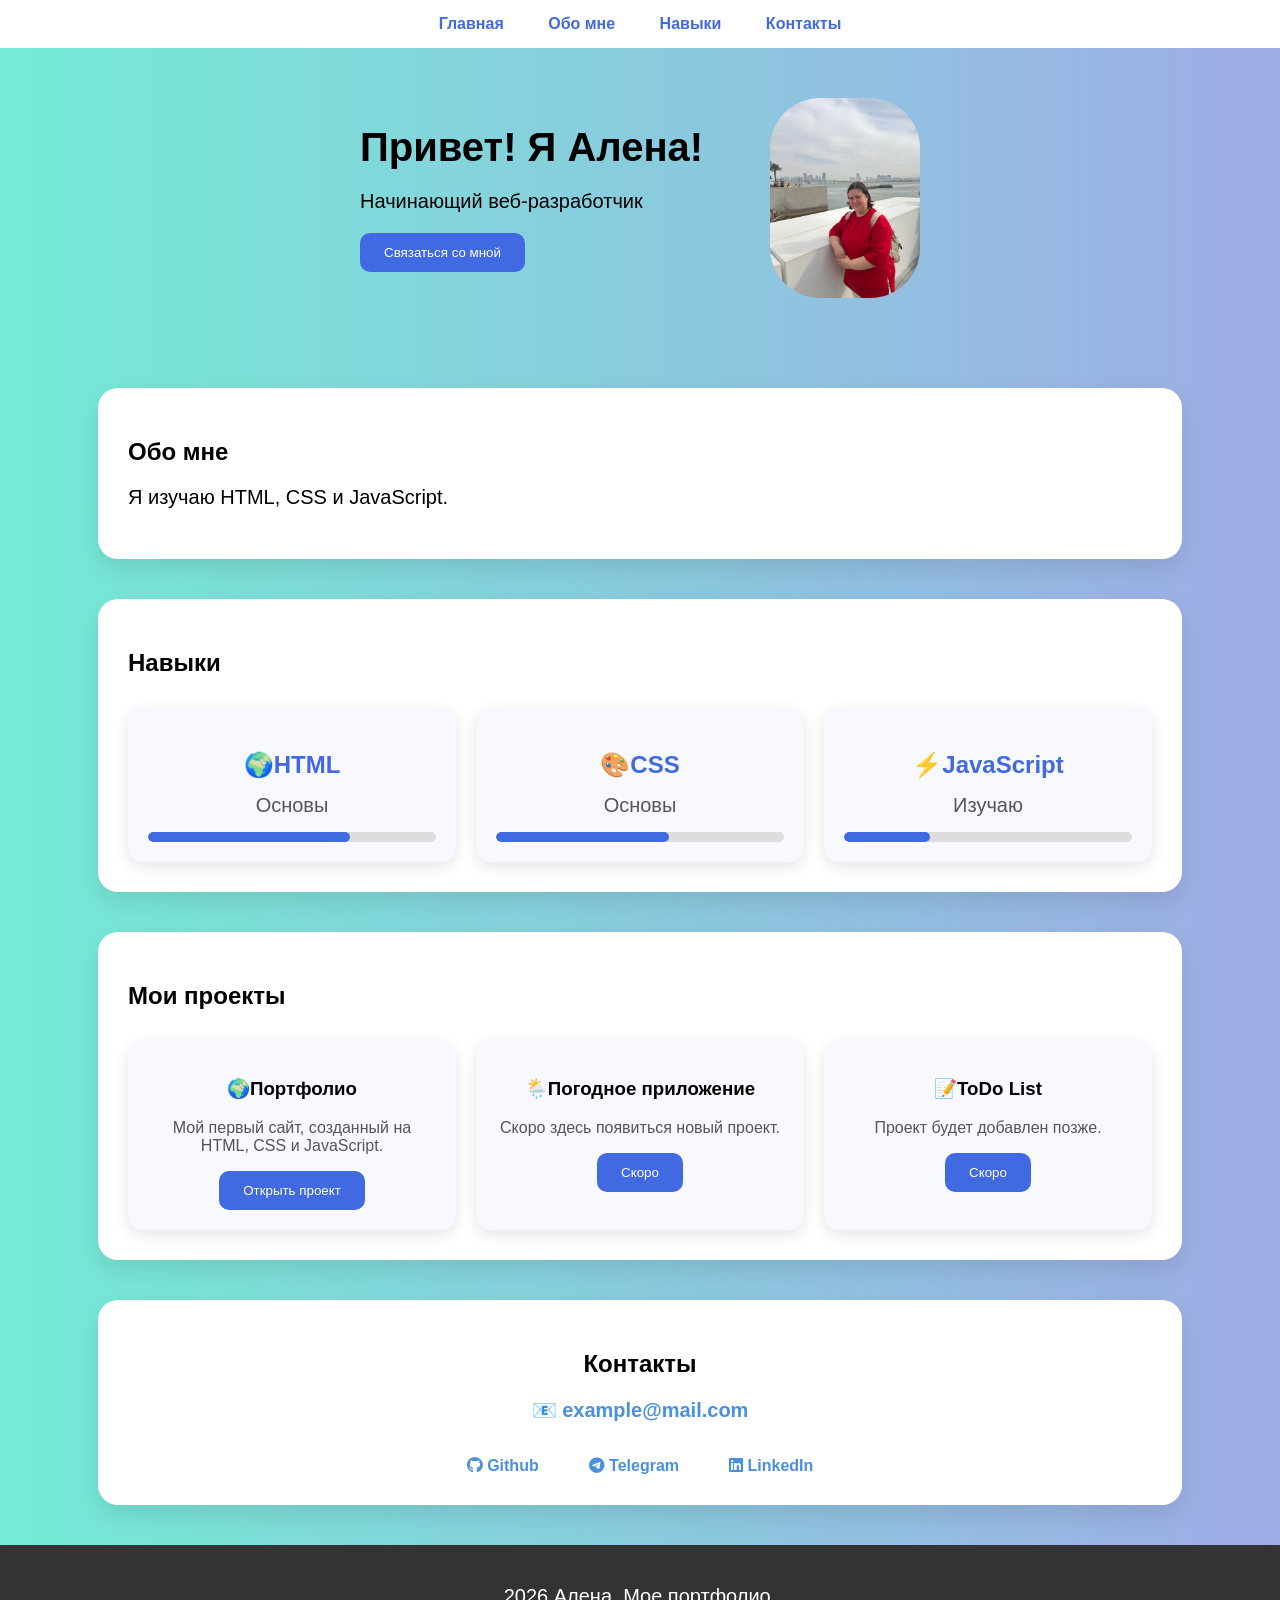
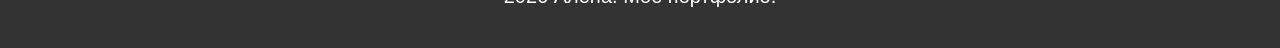
==== index.html @ bc01f24a "Initial commit" ====
<!DOCTYPE html>
<html lang="ru">
<head>
    <meta charset="UTF-8">
    <meta name="viewport" content="width=device-width, initial-scale=1.0">
    <title>Портфолио Алены</title>

    <link rel="stylesheet" href="style.css">
    <link rel="stylesheet"
    href="https://cdnjs.cloudflare.com/ajax/libs/font-awesome/6.7.2/css/all.min.css">
</head>
<body>

<nav>
    <a href="#home">Главная</a>
    <a href="#about">Обо мне</a>
    <a href="#skills">Навыки</a>
    <a href="#contacts">Контакты</a>
</nav>

<header id="home">
<div class="hero-text">
    <h1>Привет! Я Алена!</h1>
    <p>Начинающий веб-разработчик</p>
    <button>Связаться со мной</button>
</div>

    <img src="Dybai.jpg" alt="Моя фотография">

</header>
<section id="about">
    <h2>Обо мне</h2>
    <p>Я изучаю HTML, CSS и JavaScript.</p>
</section>
<section id="skills">
    <h2>Навыки</h2>
    <div class="skills">
        <div class="skill-card">
            <h3>🌍HTML</h3>
            <p>Основы</p>
            <div class="progress">
                <div class="progress-bar html"></div>
            </div>
    </div>
    <div class="skill-card">
        <h3>🎨CSS</h3>
        <p>Основы</p>
        <div class="progress">
            <div class="progress-bar css"></div>
        </div>
    </div>
    <div class="skill-card">
        <h3>⚡JavaScript</h3>
        <p>Изучаю</p>
        <div class="progress">
            <div class="progress-bar js"></div>
        </div>
    </div>
    </div>
</section>
<section id="projects">
    <h2>Мои проекты</h2>
    <div class="projects">
        <div class="project-card">
            <h3>🌍Портфолио</h3>
            <p>Мой первый сайт, созданный на HTML, CSS и JavaScript.</p>
            <button>Открыть проект</button>
    </div>
        <div class="project-card">
            <h3>🌦️Погодное приложение</h3>
            <p>Скоро здесь появиться новый проект.</p>
            <button disabled>Скоро</button>
    </div>
    <div class="project-card">
        <h3>📝ToDo List</h3>
        <p>Проект будет добавлен позже.</p>
        <button disabled>Скоро</button>
    </div>
</div>
</section>
<section id="contacts">
    <h2>Контакты</h2>
    <p>
        📧
        <a href="mailto:example@mail.com">
            example@mail.com
        </a>
    </p>
    <div class="social-links">
        <a href="#">
            <i class="fa-brands fa-github"></i>
            Github
        </a>
        <a href="#">
            <i class="fa-brands fa-telegram"></i>
            Telegram
        </a>
        <a href="#">
            <i class="fa-brands fa-linkedin"></i>
            LinkedIn
        </a>
    </div>
</section>
<footer>
    <p>2026 Алена. Мое портфолио.</p>
</footer>
<script src="script.js"></script>
</body>
</html>
---- style.css ----
html {
    scroll-behavior: smooth;
}
body {
    margin: 0;
    font-family: Arial, sans-serif;
    background: linear-gradient(to right, #74ebd5, #9face6);
}
nav {
    background: white;
    padding: 15px;
    text-align: center;
}
nav a {
    margin: 20px;
    text-decoration: none;
    color: royalblue;
    font-weight: bold;
}
header {
    display: flex;
    justify-content: center;
    align-items: center;
    gap: 10px;
    padding: 50px 20px;
}
h1 {
    font-size: 48px;
}
p {
    font-size: 20px;
}
button {
    background: royalblue;
    color: white;
    border: none;
    padding: 12px 24px;
    border-radius: 10px;
    cursor: pointer;
    transition: 0.3s;
}
button:hover {
    background: darkblue;
    transform: scale(1.05) translateY(-3px);
}
section {
    background: white;
    margin: 40px auto;
    padding: 30px;
    width: 80%;
    border-radius: 20px;
    box-shadow: 0 10px 25px rgba(0, 0, 0, 0.1);
    transition: 0,3s;
}
section:hover {
    transform: translateY(-5px);
}
footer {
    text-align: center;
    padding: 20px;
    background: #333;
    color: white;
}

.hero-text {
    width: 400px;
}
.hero-text h1 {
    font-size: 40px;
    margin: 0 0 20px 0;
}
.hero-text p {
    margin: 20px 0;
}
header img {
    width: 150px;
    border-radius: 50px;
}
.skills {
    display: flex;
    justify-content: space-between;
    gap: 20px;
    margin-top: 30px;
}
.skill-card {
    flex: 1;
    background: #f8f9ff;
    padding: 20px;
    border-radius: 15px;
    text-align: center;
    box-shadow: 0 5px 15px rgba(0, 0, 0, 0.1);
    transition: 0.3s;
    cursor: pointer;
}
.skill-card:hover {
    transform: translateY(-8px);
    box-shadow: 0 15px 30px rgba(0, 0, 0, 0.15);
}
.skill-card h3 {
    color: royalblue;
    margin-bottom: 15px;
    font-size: 24px;
}
.skill-card p {
    margin: 0;
    color: #555;
}
.progress {
    width: 100%;
    height: 10px;
    background: #ddd;
    border-radius: 10px;
    margin-top: 15px;
    overflow: hidden;
}
.progress-bar {
    height: 100%;
    background: royalblue;
    border-radius: 10px;
    animation: fillBar 2s ease;
    transform-origin: left;
}
.html {
    width: 70%;
}
.css {
    width: 60%;
}
.js {
    width: 30%;
}
@keyframes fillBar {
    from {
        transform: scaleX(0);
    }
    to {
        transform: scaleX(1);
    }
}
.projects {
    display: flex;
    gap: 20px;
    margin-top: 30px;
}
.project-card {
    flex: 1;
    background: #f8f9ff;
    padding: 20px;
    border-radius: 15px;
    text-align: center;
    box-shadow: 0 5px 15px rgba(0,0,0,0.1);
    cursor: pointer;
    transition: 0.3s;
}
.project-card:hover {
    background: #e8f4ff;
    transform: translateY(-5px);
    box-shadow: 0 15px 30px rgba(0,0,0,0.15);
}
.project-card h3 {
    color: royalblye;
}
.project-card p{
    font-size: 16px;
    color: #555;
}
@media (max-width: 768px) {
    header {
        flex-direction: column;
        text-align: center;
    }
    .hero-text {
        width: 100%;
    }
    .skills {
        flex-direction: column;
    }
    nav ul {
        flex-direction: column;
        gap: 10px;
        align-items: center;
    }
    nav li {
        width: 100%;
        text-align: center;
    }
    .project {
        flex-direction: column;
    }
}
#contacts{
    text-align: center;
}
#contacts a {
    color: #4a90e2;
    text-decoration: none;
    font-weight: bold;
    transition: 0.3s;
}
#contacts a:hover {
    color: #2c6ecb;
    text-decoration: underline;
}
.social-links {
    display: flex;
    justify-content: center;
    gap: 50px;
    margin-top: 35px;
}
.social-links a {
    color: royalblue;
    text-decoration: none;
    font-weight: bold;
    transition: 0.3s;
}
.social-links a:hover {
    color: darkblue;
    transform: scale(1.15) translateY(-5px);
}
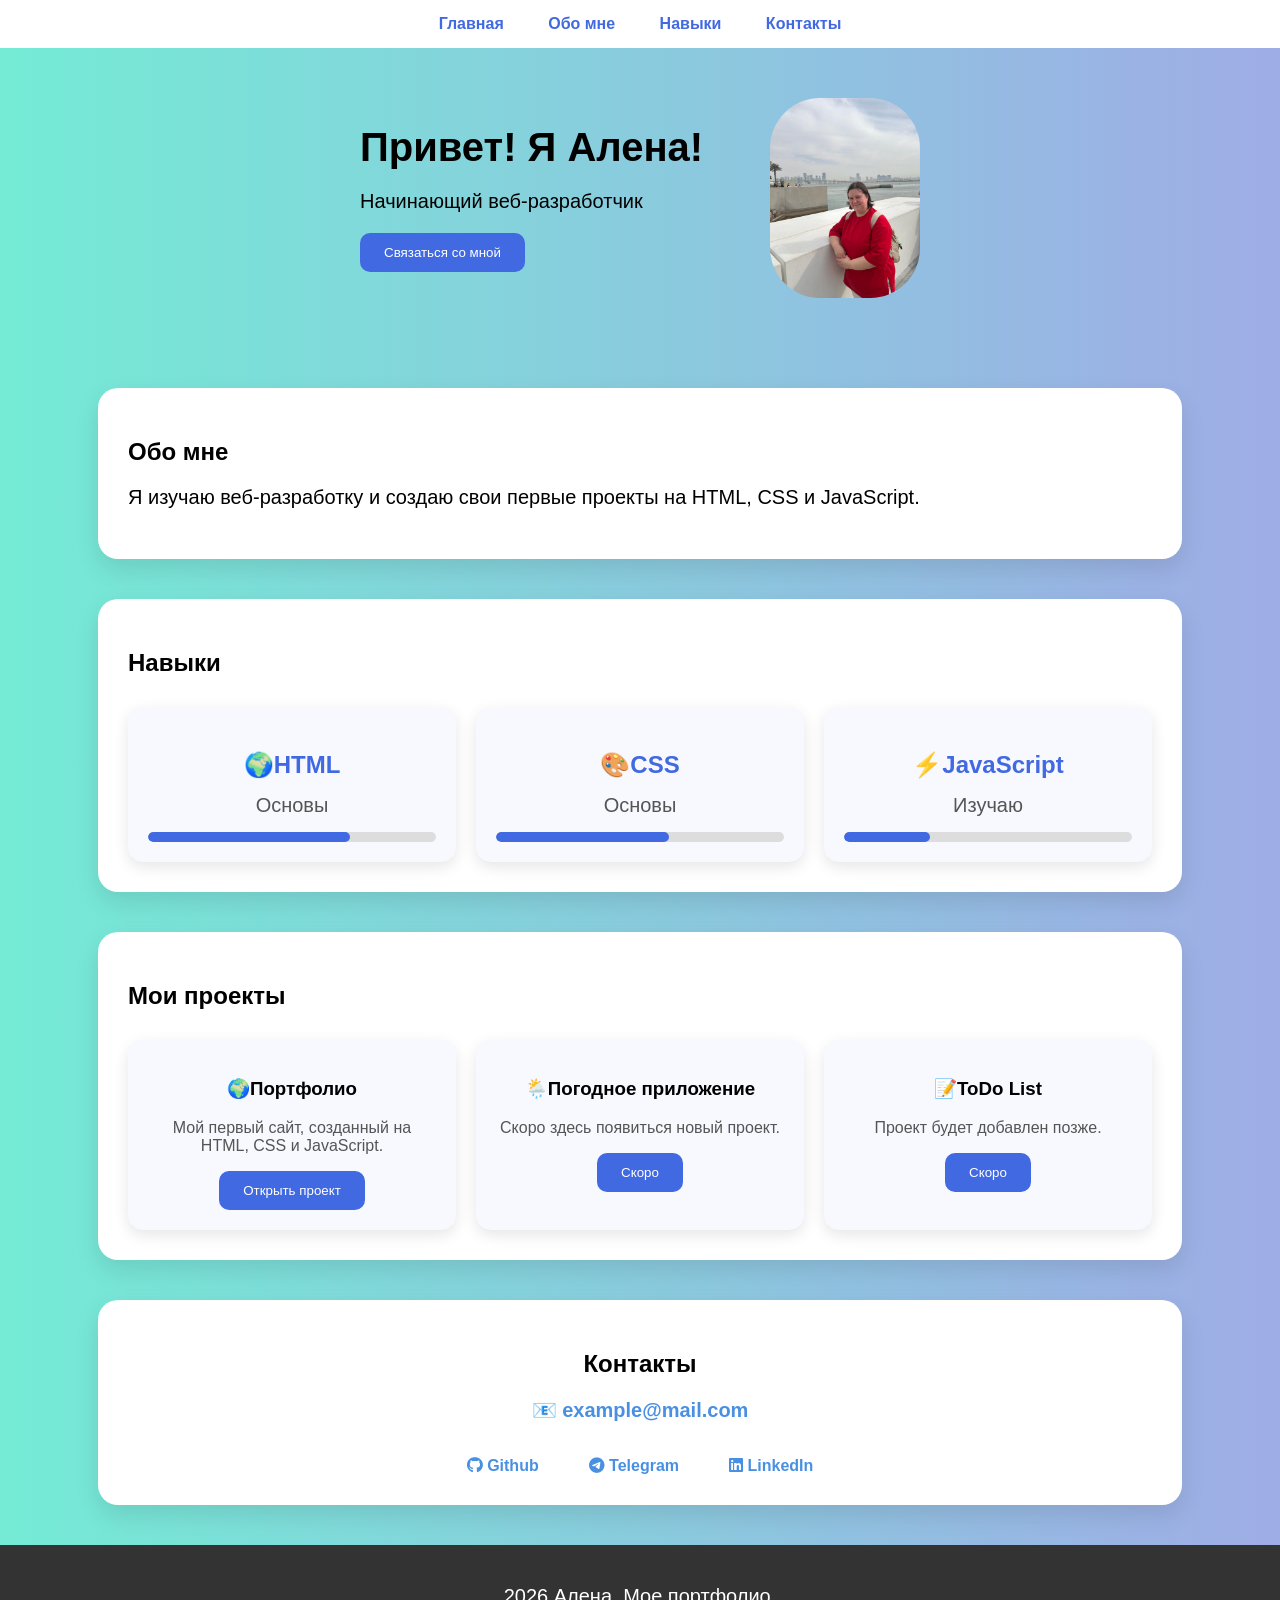
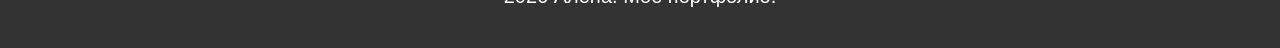
==== commit c12d54f9: "Update index.html" ====
--- a/index.html
+++ b/index.html
@@ -30,7 +30,7 @@
 </header>
 <section id="about">
     <h2>Обо мне</h2>
-    <p>Я изучаю HTML, CSS и JavaScript.</p>
+    <p>Я изучаю веб-разработку и создаю свои первые проекты на HTML, CSS и JavaScript.</p>
 </section>
 <section id="skills">
     <h2>Навыки</h2>
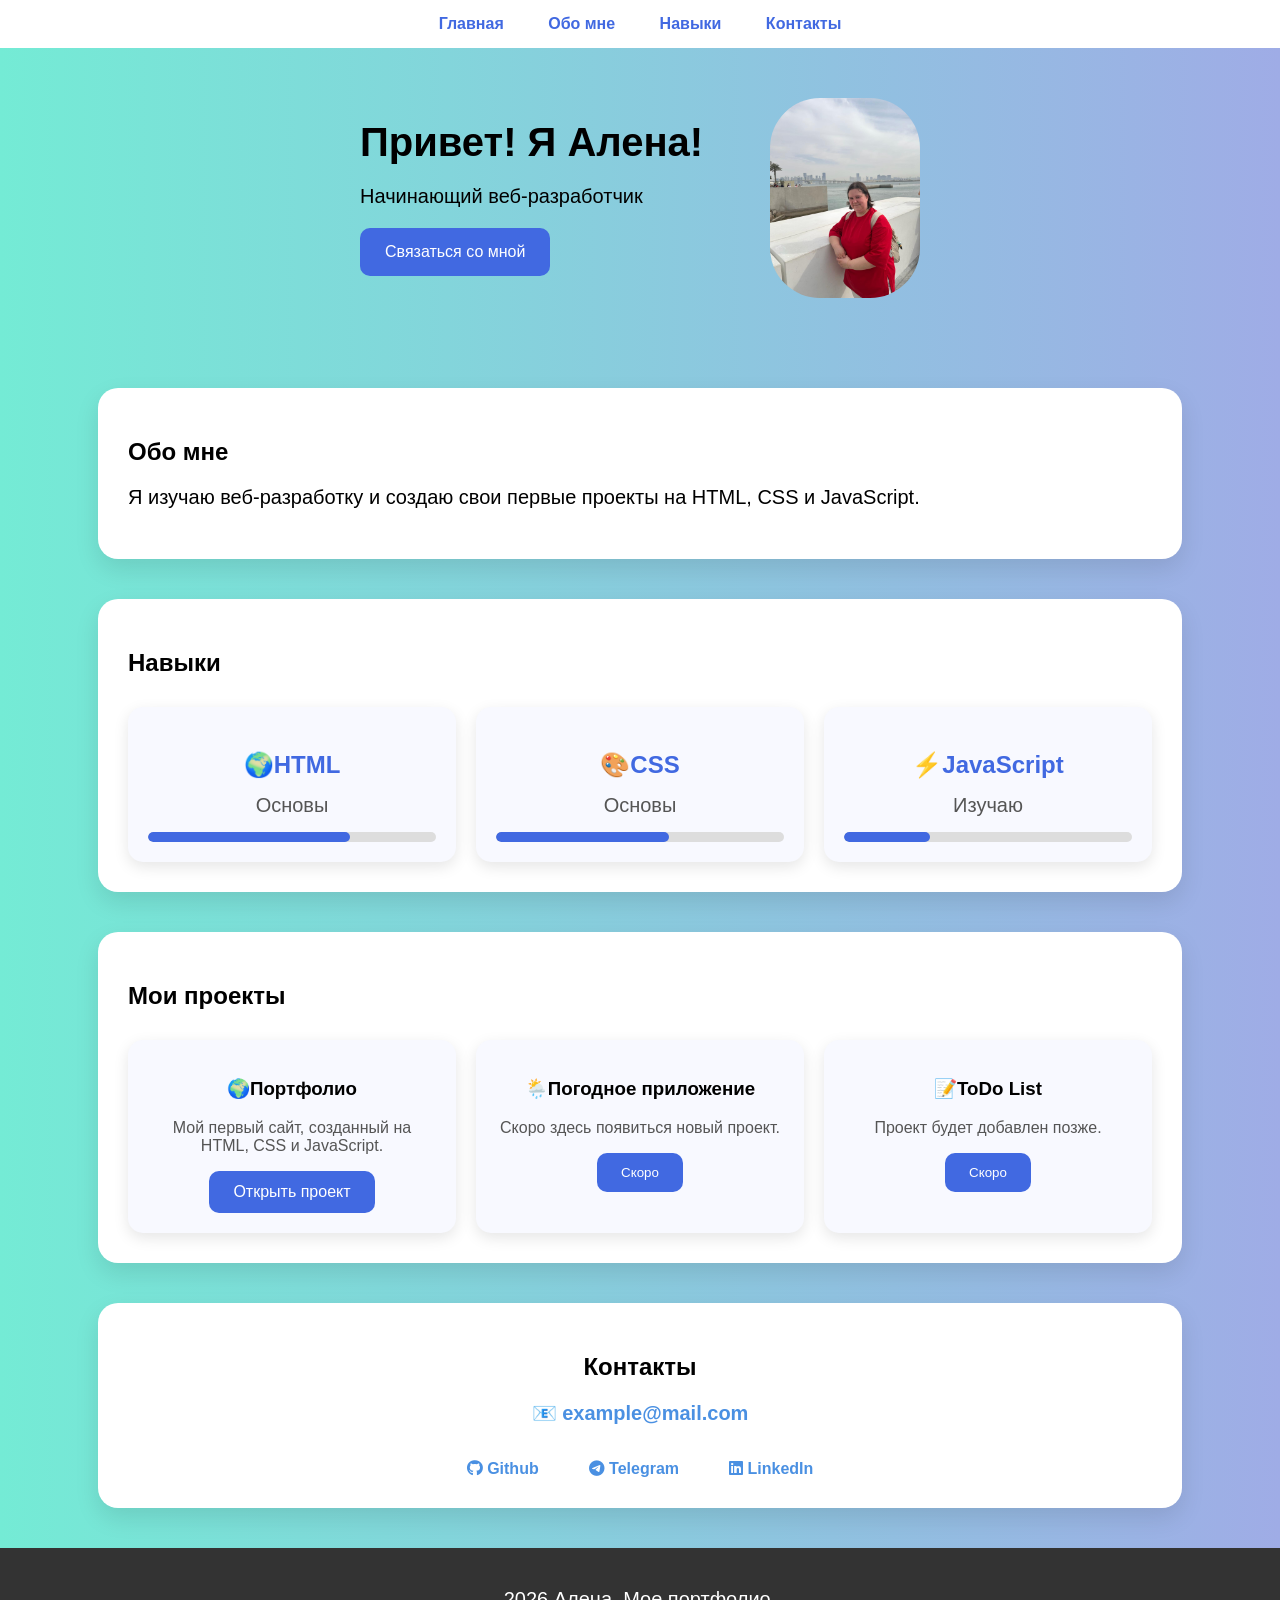
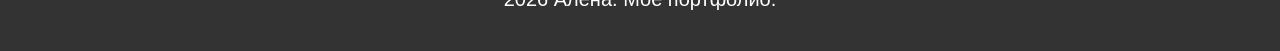
==== commit 5b077559: "update project page" ====
--- a/index.html
+++ b/index.html
@@ -22,7 +22,7 @@
 <div class="hero-text">
     <h1>Привет! Я Алена!</h1>
     <p>Начинающий веб-разработчик</p>
-    <button>Связаться со мной</button>
+    <a href="#contacts" class="contact-button">Связаться со мной</a>
 </div>
 
     <img src="Dybai.jpg" alt="Моя фотография">
@@ -64,7 +64,7 @@
         <div class="project-card">
             <h3>🌍Портфолио</h3>
             <p>Мой первый сайт, созданный на HTML, CSS и JavaScript.</p>
-            <button>Открыть проект</button>
+            <a href="project1.html" class="project-button">Открыть проект</a>
     </div>
         <div class="project-card">
             <h3>🌦️Погодное приложение</h3>
--- a/style.css
+++ b/style.css
@@ -50,7 +50,7 @@
     width: 80%;
     border-radius: 20px;
     box-shadow: 0 10px 25px rgba(0, 0, 0, 0.1);
-    transition: 0,3s;
+    transition: 0.3s;
 }
 section:hover {
     transform: translateY(-5px);
@@ -216,4 +216,61 @@
 .social-links a:hover {
     color: darkblue;
     transform: scale(1.15) translateY(-5px);
+}
+.contact-button {
+    display: inline-block;
+    background: royalblue;
+    color: white;
+    padding: 15px 25px;
+    border-radius: 10px;
+    text-decoration: none;
+    transition: 0.3s;
+}
+.contact-button:hover {
+    background: darkblue;
+    transform: scale(1.05) translateY(-3px);
+}
+.project-button {
+    display: inline-block;
+    background: royalblue;
+    color: white;
+    padding: 12px 24px;
+    border-radius: 10px;
+    text-decoration: none;
+    transition: 0.3s;
+}
+.project-button:hover {
+    background: darkblue;
+    transform: scale(1.05) translateY(-3px);
+}
+.project-image {
+    width: 200px;
+    max-width: 100%;
+    height: auto;
+    border-radius: 10px;
+    box-shadow: 0 4px 10px rgba(0,0,0,0.2);
+}
+.back-button {
+    display: inline-block;
+    background: royalblue;
+    color: white;
+    padding: 10px 20px;
+    border-radius: 8px;
+    text-decoration: none;
+}
+.back-button:hover {
+    background: darkblue;
+    transition: 0.3s;
+    transform: scale(1.05);
+}
+.project-page {
+    max-width: 800px;
+    margin: 40px auto;
+    padding: 20px;
+}
+.project-skills {
+    line-height: 1.8;
+}
+.project-skills li:hover {
+    color: royalblue;
 }
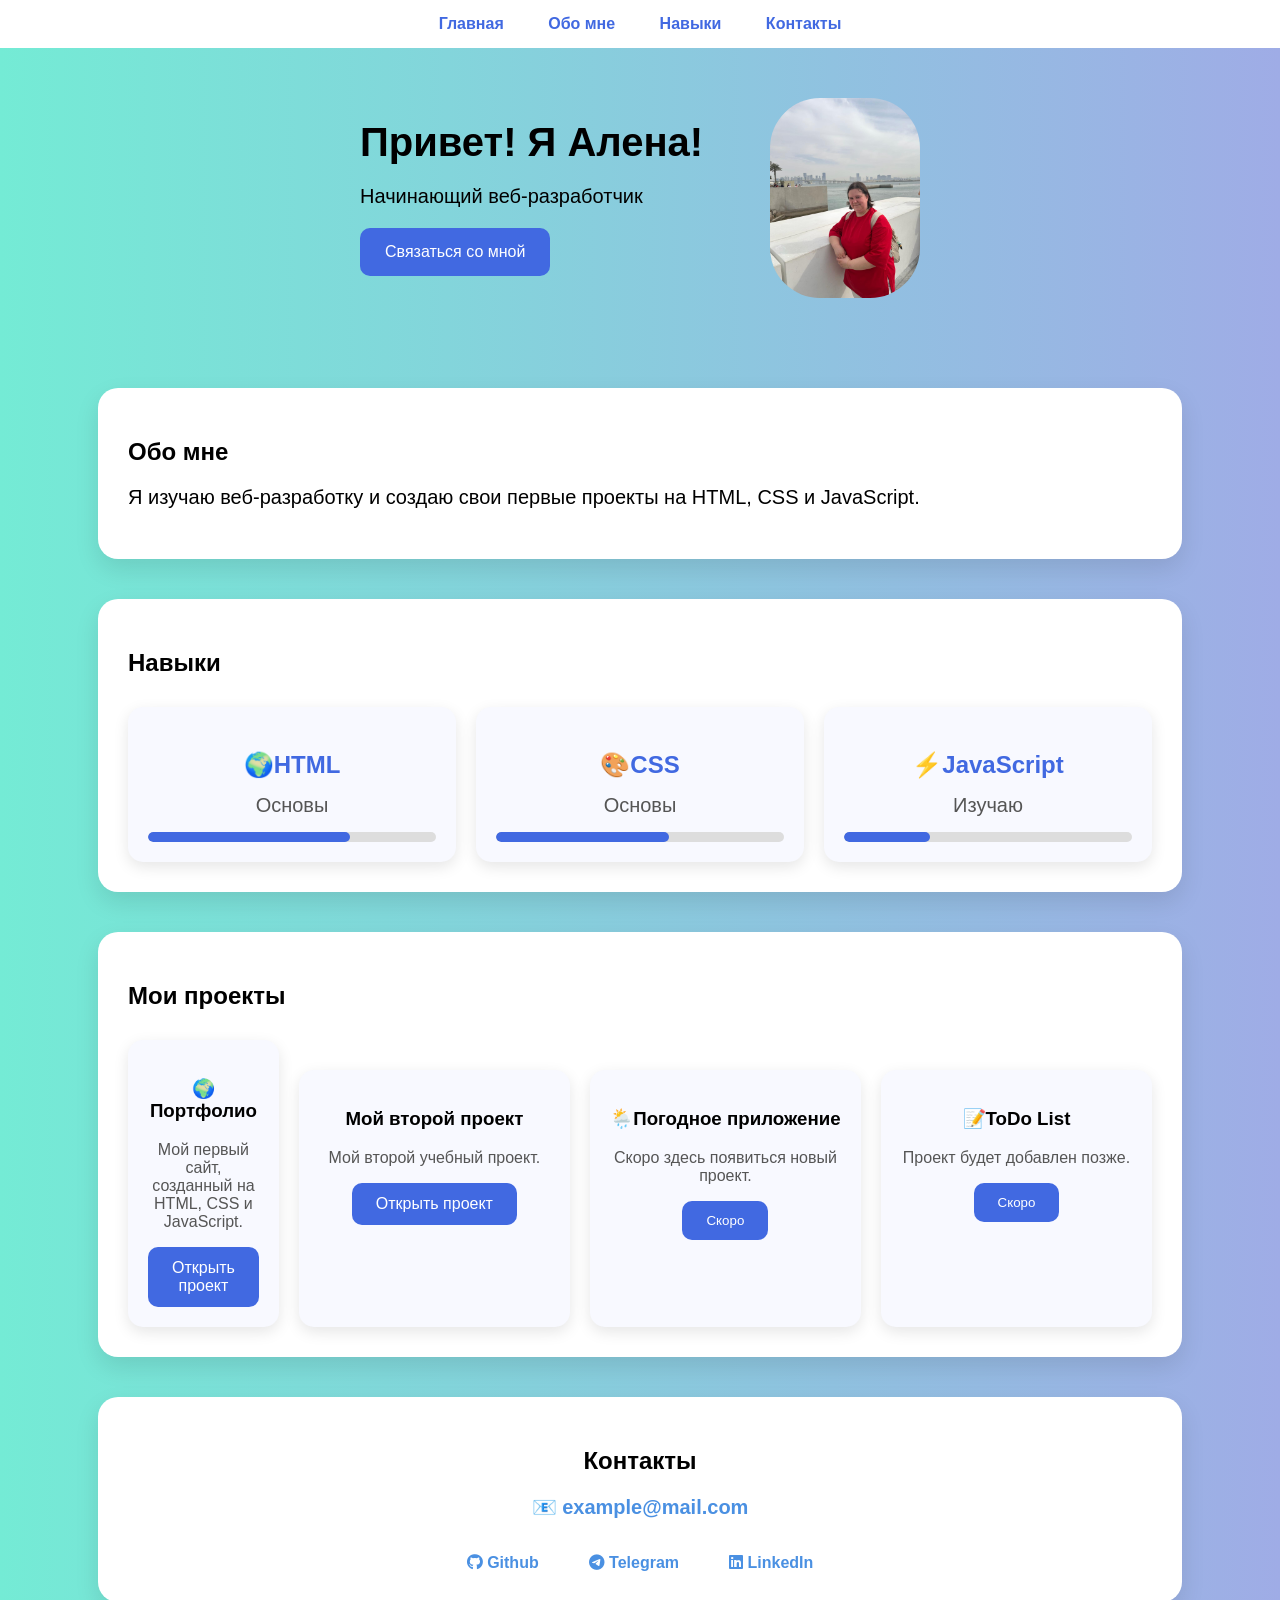
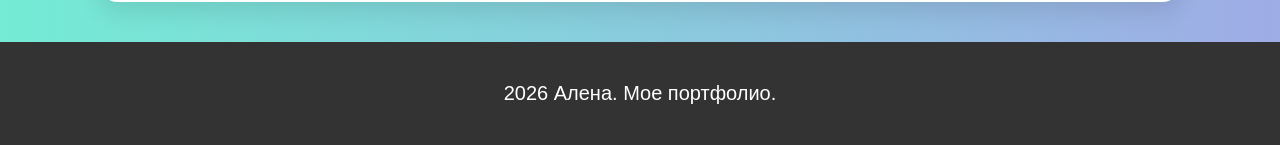
==== commit 5afc6c4c: "add second project" ====
--- a/index.html
+++ b/index.html
@@ -66,6 +66,12 @@
             <p>Мой первый сайт, созданный на HTML, CSS и JavaScript.</p>
             <a href="project1.html" class="project-button">Открыть проект</a>
     </div>
+     <div class="projects">
+        <div class="project-card">
+            <h3>Мой второй проект</h3>
+            <p>Мой второй учебный проект.</p>
+            <a href="project2.html" class="project-button">Открыть проект</a>
+    </div>
         <div class="project-card">
             <h3>🌦️Погодное приложение</h3>
             <p>Скоро здесь появиться новый проект.</p>
--- a/style.css
+++ b/style.css
@@ -244,11 +244,16 @@
     transform: scale(1.05) translateY(-3px);
 }
 .project-image {
-    width: 200px;
+    width: 150px;
     max-width: 100%;
     height: auto;
     border-radius: 10px;
     box-shadow: 0 4px 10px rgba(0,0,0,0.2);
+    display: block;
+    margin-left: auto;
+    margin-right: auto;
+    margin-top: 30px;
+    margin-bottom: 30px;
 }
 .back-button {
     display: inline-block;
@@ -257,6 +262,7 @@
     padding: 10px 20px;
     border-radius: 8px;
     text-decoration: none;
+    margin-top: 20px;
 }
 .back-button:hover {
     background: darkblue;
@@ -270,7 +276,27 @@
 }
 .project-skills {
     line-height: 1.8;
+    list-style-type: square;
+}
+.project-skills li {
+    font-weight: bold;
+    transition: 0.3s;
 }
 .project-skills li:hover {
     color: royalblue;
+    transform: translateX(5px);
+}
+.project-title {
+    color: royalblue;
+    margin-bottom: 20px;
+    text-align: center;
+}
+.project-description {
+    font-size: 20px;
+    line-height: 2;
+}
+.project-subtitle {
+    color: royalblue;
+    margin-top: 30px;
+    margin-bottom: 15px;
 }
